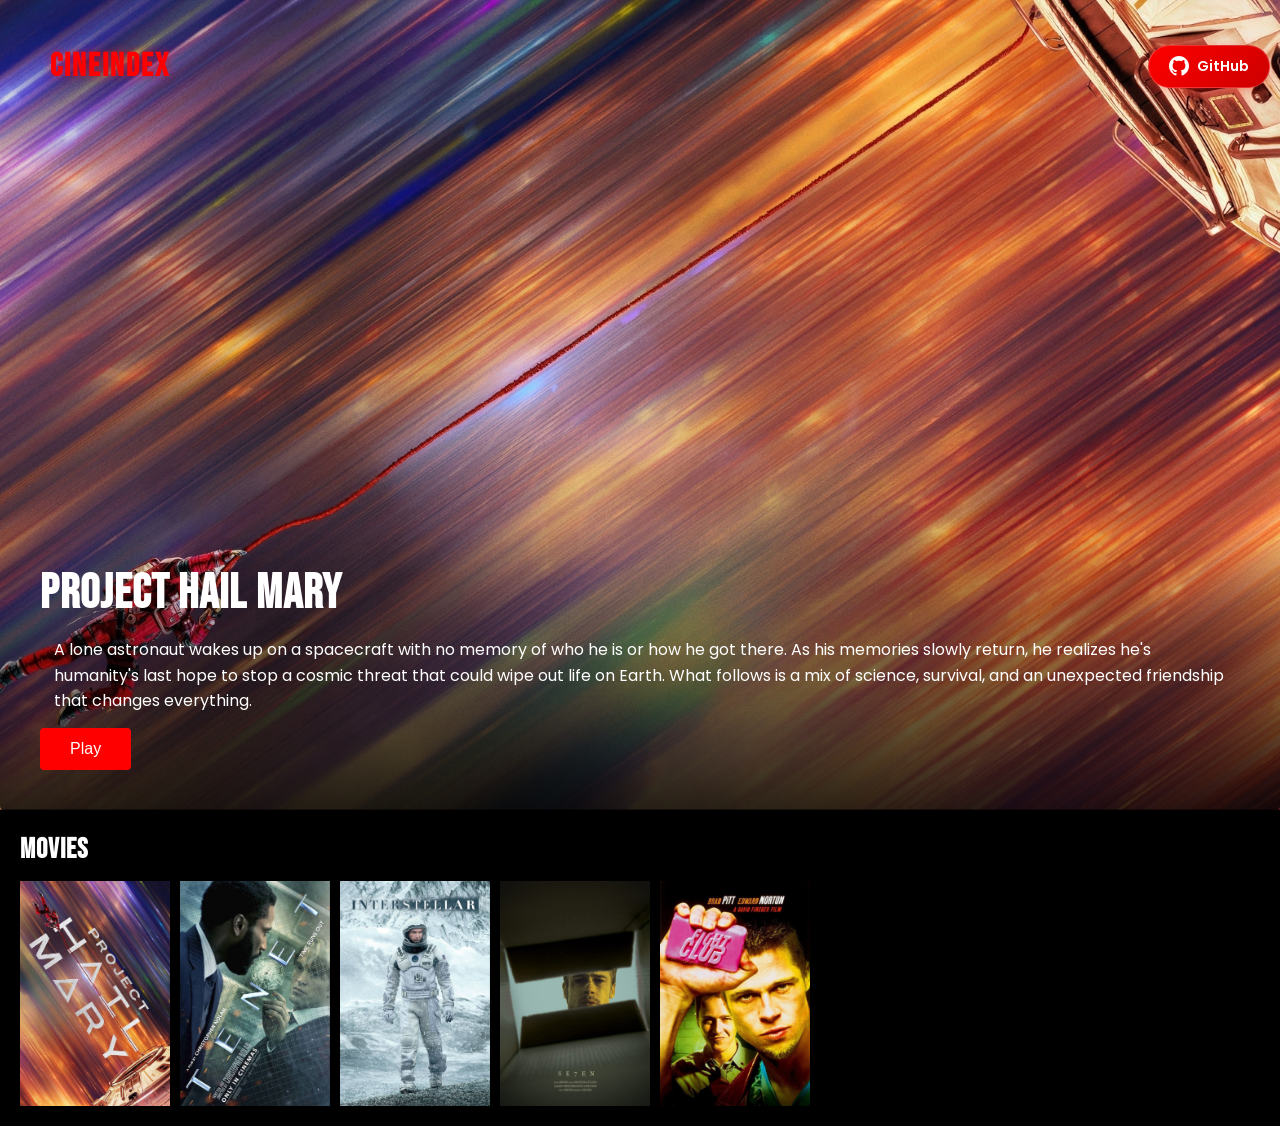
==== index.html @ 9e4c6b71 "improvement in index and movie.html" ====
<!DOCTYPE html>
<html>
<head>
  <title>CineIndex</title>
  <link rel="stylesheet" href="style.css">
</head>
<body>

  <nav class="navbar">
    <h1 class="logo">CineIndex</h1>
    <div class="profile"></div>
    <a href="https://github.com/TenZ07" target="_blank" class="github-btn">
      <svg viewBox="0 0 24 24" width="24" height="24" fill="currentColor">
        <path d="M12 0c-6.626 0-12 5.373-12 12 0 5.302 3.438 9.8 8.207 11.387.599.111.793-.261.793-.577v-2.234c-3.338.726-4.033-1.416-4.033-1.416-.546-1.387-1.333-1.756-1.333-1.756-1.089-.745.083-.729.083-.729 1.205.084 1.839 1.237 1.839 1.237 1.07 1.834 2.807 1.304 3.492.997.107-.775.418-1.305.762-1.604-2.665-.305-5.467-1.334-5.467-5.931 0-1.311.469-2.381 1.236-3.221-.124-.303-.535-1.524.117-3.176 0 0 1.008-.322 3.301 1.23.957-.266 1.983-.399 3.003-.404 1.02.005 2.047.138 3.006.404 2.291-1.552 3.297-1.23 3.297-1.23.653 1.653.242 2.874.118 3.176.77.84 1.235 1.911 1.235 3.221 0 4.609-2.807 5.624-5.479 5.921.43.372.823 1.102.823 2.222v 3.293c0 .319.192.694.801.576 4.765-1.589 8.199-6.086 8.199-11.386 0-6.627-5.373-12-12-12z"/>
      </svg>
      GitHub
    </a>
  </nav>

  <header class="hero">
    <div class="slide active">
      <img src="images/banners/banner1.jpg">
      <div class="hero-content">
        <h1>Project Hail Mary</h1>
        <p>A lone astronaut wakes up on a spacecraft with no memory of who he is or how he got there. As his memories slowly return, he realizes he's humanity's last hope to stop a cosmic threat that could wipe out life on Earth. What follows is a mix of science, survival, and an unexpected friendship that changes everything.</p>
        <button onclick="openMovie('Project Hail Mary', 'images/posters/img1.jpg', 'A lone astronaut wakes up on a spacecraft with no memory of who he is or how he got there. As his memories slowly return, he realizes he\'s humanity\'s last hope to stop a cosmic threat that could wipe out life on Earth. What follows is a mix of science, survival, and an unexpected friendship that changes everything.', 8.5)">Play</button>
      </div>
    </div>

    <div class="slide">
      <img src="images/banners/banner2.jpg">
      <div class="hero-content">
        <h1>Tenet</h1>
        <p>A secret agent is recruited into a mission that goes beyond conventional time. Using a concept known as time inversion, he must prevent a global catastrophe while navigating a world where the laws of physics don't behave the way they should. Reality bends, but the stakes remain deadly real.</p>
        <button onclick="openMovie('Tenet', 'images/posters/img2.jpg', 'A secret agent is recruited into a mission that goes beyond conventional time. Using a concept known as time inversion, he must prevent a global catastrophe while navigating a world where the laws of physics don\'t behave the way they should. Reality bends, but the stakes remain deadly real.', 7.5)">Play</button>
      </div>
    </div>

    <div class="slide">
      <img src="images/banners/banner3.jpg">
      <div class="hero-content">
        <h1>Interstellar</h1>
        <p>In a future where Earth is becoming uninhabitable, a group of astronauts travel through a wormhole in search of a new home for humanity. As they venture across distant planets and distorted time, one man struggles between saving the world and returning to his family.</p>
        <button onclick="openMovie('Interstellar', 'images/posters/img3.jpg', 'In a future where Earth is becoming uninhabitable, a group of astronauts travel through a wormhole in search of a new home for humanity. As they venture across distant planets and distorted time, one man struggles between saving the world and returning to his family.', 8.6)">Play</button>
      </div>
    </div>

    <div class="slide">
      <img src="images/banners/banner4.jpg">
      <div class="hero-content">
        <h1>Seven</h1>
        <p>Two detectives track down a serial killer who uses the seven deadly sins as inspiration for his crimes. As the investigation deepens, the line between justice and obsession blurs, leading to a chilling and unforgettable conclusion.</p>
        <button onclick="openMovie('Seven', 'images/posters/img4.jpg', 'Two detectives track down a serial killer who uses the seven deadly sins as inspiration for his crimes. As the investigation deepens, the line between justice and obsession blurs, leading to a chilling and unforgettable conclusion.', 8.6)">Play</button>
      </div>
    </div>

    <div class="slide">
      <img src="images/banners/banner5.jpg">
      <div class="hero-content">
        <h1>Fight Club</h1>
        <p>An insomniac office worker forms an underground fight club with a charismatic soap salesman. What begins as a rebellious escape from modern life spirals into something far more dangerous, challenging identity, control, and reality itself.</p>
        <button onclick="openMovie('Fight Club', 'images/posters/img5.jpg', 'An insomniac office worker forms an underground fight club with a charismatic soap salesman. What begins as a rebellious escape from modern life spirals into something far more dangerous, challenging identity, control, and reality itself.', 8.8)">Play</button>
      </div>
    </div>
  </header>

  <section class="row">
    <h2>Movies</h2>
    <div class="row-posters">
      <img src="images/posters/img1.jpg" onclick="openMovie('Project Hail Mary', 'images/posters/img1.jpg', 'A lone astronaut wakes up on a spacecraft with no memory of who he is or how he got there. As his memories slowly return, he realizes he’s humanity’s last hope to stop a cosmic threat that could wipe out life on Earth. What follows is a mix of science, survival, and an unexpected friendship that changes everything.', 8.5)">
      <img src="images/posters/img2.jpg" onclick="openMovie('Tenet', 'images/posters/img2.jpg', 'A secret agent is recruited into a mission that goes beyond conventional time. Using a concept known as time inversion, he must prevent a global catastrophe while navigating a world where the laws of physics don’t behave the way they should. Reality bends, but the stakes remain deadly real.', 7.5)">
      <img src="images/posters/img3.jpg" onclick="openMovie('Interstellar', 'images/posters/img3.jpg', 'In a future where Earth is becoming uninhabitable, a group of astronauts travel through a wormhole in search of a new home for humanity. As they venture across distant planets and distorted time, one man struggles between saving the world and returning to his family.', 8.6)">
      <img src="images/posters/img4.jpg" onclick="openMovie('Seven', 'images/posters/img4.jpg', 'Two detectives track down a serial killer who uses the seven deadly sins as inspiration for his crimes. As the investigation deepens, the line between justice and obsession blurs, leading to a chilling and unforgettable conclusion.', 8.6)">
      <img src="images/posters/img5.jpg" onclick="openMovie('Fight Club', 'images/posters/img5.jpg', 'An insomniac office worker forms an underground fight club with a charismatic soap salesman. What begins as a rebellious escape from modern life spirals into something far more dangerous, challenging identity, control, and reality itself.', 8.8)">
    </div>
  </section>

  <script>
    let currentSlide = 0;
    const slides = document.querySelectorAll('.slide');
    let autoSlideInterval;

    function showSlide(index) {
      slides.forEach((slide, i) => {
        slide.classList.toggle('active', i === index);
      });
    }

    function nextSlide() {
      currentSlide = (currentSlide + 1) % slides.length;
      showSlide(currentSlide);
    }

    function startAutoSlide() {
      autoSlideInterval = setInterval(nextSlide, 3000);
    }

    function stopAutoSlide() {
      clearInterval(autoSlideInterval);
    }

    // Start the slider
    startAutoSlide();

    // Pause slider on hover, resume when mouse leaves
    document.addEventListener('DOMContentLoaded', function() {
      const heroSection = document.querySelector('.hero');
      if (heroSection) {
        heroSection.addEventListener('mouseenter', stopAutoSlide);
        heroSection.addEventListener('mouseleave', startAutoSlide);
      }
    });

    function openMovie(title, poster, desc, rating) {
      localStorage.setItem('movieTitle', title);
      localStorage.setItem('moviePoster', poster);
      localStorage.setItem('movieDesc', desc);
      localStorage.setItem('movieRating', rating);
      window.location.href = 'movie.html';
    }
  </script>

</body>
</html>
---- style.css ----
@import url('https://fonts.googleapis.com/css2?family=Poppins:wght@400;600;700;800&family=Bebas+Neue&display=swap');

body {
  margin: 0;
  padding: 0;
  background-color: black;
  color: white;
  font-family: 'Poppins', sans-serif;
}

.navbar {
  position: fixed;
  top: 0;
  width: 100%;
  padding: 20px 50px;
  z-index: 10;
  background: transparent;
  display: flex;
  justify-content: space-between;
  align-items: center;
}

.github-btn {
  display: flex;
  align-items: center;
  gap: 8px;
  padding: 10px 20px;
  background: linear-gradient(135deg, #ff0000, #cc0000);
  color: white;
  text-decoration: none;
  border-radius: 25px;
  font-weight: 600;
  font-size: 14px;
  transition: all 0.3s ease;
  box-shadow: 0 4px 15px rgba(255, 0, 0, 0.3);
  border: 1px solid rgba(255, 255, 255, 0.2);
  margin-right: 60px;
}

.github-btn:hover {
  background: linear-gradient(135deg, #ff2020, #dd0000);
  box-shadow: 0 6px 20px rgba(255, 0, 0, 0.5);
  transform: translateY(-2px);
}

.github-btn svg {
  width: 20px;
  height: 20px;
}

.logo {
  color: red;
  font-family: 'Bebas Neue', cursive;
  font-size: 32px;
  font-weight: 700;
  letter-spacing: 2px;
  text-transform: uppercase;
  text-shadow: 0 0 10px rgba(255, 0, 0, 0.5);
}

.hero {
  position: relative;
  width: 100%;
  height: 90vh;
}



.row {
  margin: 20px;
}

.row h2 {
  font-family: 'Bebas Neue', cursive;
  font-size: 28px;
  font-weight: 700;
  letter-spacing: 1px;
  margin-bottom: 15px;
  text-transform: uppercase;
}

.row-posters {
  display: flex;
  overflow-x: scroll;
  scrollbar-width: none;
}

.row-posters::-webkit-scrollbar {
  display: none;
}

.row-posters img {
  width: 150px;
  margin-right: 10px;
  transition: transform 0.3s;
  cursor: pointer;
}

.row-posters img:hover {
  transform: scale(1.2);
}

.slide {
  position: absolute;
  width: 100%;
  height: 100%;
  opacity: 0;
  transition: opacity 0.8s ease;
}

.slide img {
  width: 100%;
  height: 100%;
  object-fit: cover;
}

.slide.active {
  opacity: 1;
}

.hero-content {
  position: absolute;
  bottom: 0%;
  left: 0px;
  z-index: 5;
  background: linear-gradient(to top, rgba(0, 0, 0, 0.8), transparent);
  padding: 40px;
  border-radius: 4px;
}

.hero-content h1 {
  font-family: 'Bebas Neue', cursive;
  font-size: 48px;
  font-weight: 800;
  letter-spacing: 1px;
  margin: 0 0 15px 0;
}

.hero-content p {
  font-family: 'Poppins', sans-serif;
  font-size: 16px;
  line-height: 1.6;
  margin: 14px;
}

.hero-content button {
  background-color: rgb(255, 0, 0);
  color: white;
  border: none;
  padding: 12px 30px;
  font-size: 16px;
  cursor: pointer;
  border-radius: 4px;
  transition: background-color 0.3s;
}

.hero-content button:hover {
  background-color: darkred;
}

.movie-details {
  display: flex;
  padding: 100px 50px;
  align-items: flex-start;
}

.movie-details img {
  width: 300px;
  margin-right: 50px;
}

.movie-info h1 {
  margin-top: 0;
  font-family: 'Bebas Neue', cursive;
  font-size: 40px;
  font-weight: 800;
  letter-spacing: 1px;
}

.movie-info button {
  padding: 10px 20px;
  background: red;
  color: white;
  border: none;
  cursor: pointer;
}
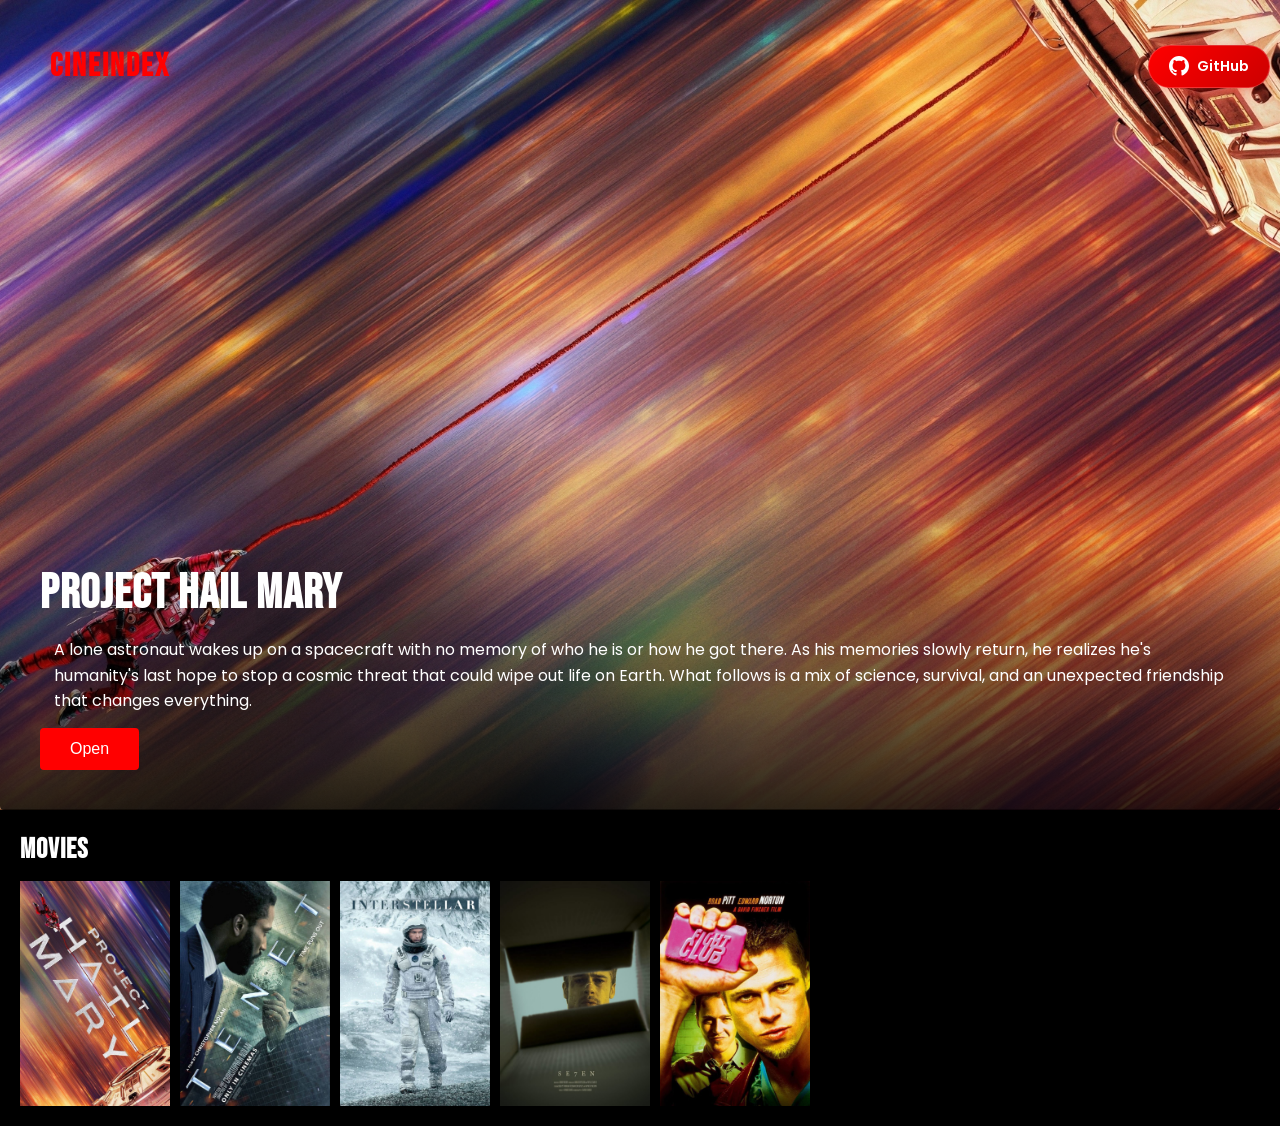
==== commit 0394b901: "minor changes in index.html" ====
--- a/index.html
+++ b/index.html
@@ -23,7 +23,7 @@
       <div class="hero-content">
         <h1>Project Hail Mary</h1>
         <p>A lone astronaut wakes up on a spacecraft with no memory of who he is or how he got there. As his memories slowly return, he realizes he's humanity's last hope to stop a cosmic threat that could wipe out life on Earth. What follows is a mix of science, survival, and an unexpected friendship that changes everything.</p>
-        <button onclick="openMovie('Project Hail Mary', 'images/posters/img1.jpg', 'A lone astronaut wakes up on a spacecraft with no memory of who he is or how he got there. As his memories slowly return, he realizes he\'s humanity\'s last hope to stop a cosmic threat that could wipe out life on Earth. What follows is a mix of science, survival, and an unexpected friendship that changes everything.', 8.5)">Play</button>
+        <button onclick="openMovie('Project Hail Mary', 'images/posters/img1.jpg', 'A lone astronaut wakes up on a spacecraft with no memory of who he is or how he got there. As his memories slowly return, he realizes he\'s humanity\'s last hope to stop a cosmic threat that could wipe out life on Earth. What follows is a mix of science, survival, and an unexpected friendship that changes everything.', 8.5)">Open</button>
       </div>
     </div>
 
@@ -32,7 +32,7 @@
       <div class="hero-content">
         <h1>Tenet</h1>
         <p>A secret agent is recruited into a mission that goes beyond conventional time. Using a concept known as time inversion, he must prevent a global catastrophe while navigating a world where the laws of physics don't behave the way they should. Reality bends, but the stakes remain deadly real.</p>
-        <button onclick="openMovie('Tenet', 'images/posters/img2.jpg', 'A secret agent is recruited into a mission that goes beyond conventional time. Using a concept known as time inversion, he must prevent a global catastrophe while navigating a world where the laws of physics don\'t behave the way they should. Reality bends, but the stakes remain deadly real.', 7.5)">Play</button>
+        <button onclick="openMovie('Tenet', 'images/posters/img2.jpg', 'A secret agent is recruited into a mission that goes beyond conventional time. Using a concept known as time inversion, he must prevent a global catastrophe while navigating a world where the laws of physics don\'t behave the way they should. Reality bends, but the stakes remain deadly real.', 7.5)">Open</button>
       </div>
     </div>
 
@@ -41,7 +41,7 @@
       <div class="hero-content">
         <h1>Interstellar</h1>
         <p>In a future where Earth is becoming uninhabitable, a group of astronauts travel through a wormhole in search of a new home for humanity. As they venture across distant planets and distorted time, one man struggles between saving the world and returning to his family.</p>
-        <button onclick="openMovie('Interstellar', 'images/posters/img3.jpg', 'In a future where Earth is becoming uninhabitable, a group of astronauts travel through a wormhole in search of a new home for humanity. As they venture across distant planets and distorted time, one man struggles between saving the world and returning to his family.', 8.6)">Play</button>
+        <button onclick="openMovie('Interstellar', 'images/posters/img3.jpg', 'In a future where Earth is becoming uninhabitable, a group of astronauts travel through a wormhole in search of a new home for humanity. As they venture across distant planets and distorted time, one man struggles between saving the world and returning to his family.', 8.6)">Open</button>
       </div>
     </div>
 
@@ -50,7 +50,7 @@
       <div class="hero-content">
         <h1>Seven</h1>
         <p>Two detectives track down a serial killer who uses the seven deadly sins as inspiration for his crimes. As the investigation deepens, the line between justice and obsession blurs, leading to a chilling and unforgettable conclusion.</p>
-        <button onclick="openMovie('Seven', 'images/posters/img4.jpg', 'Two detectives track down a serial killer who uses the seven deadly sins as inspiration for his crimes. As the investigation deepens, the line between justice and obsession blurs, leading to a chilling and unforgettable conclusion.', 8.6)">Play</button>
+        <button onclick="openMovie('Seven', 'images/posters/img4.jpg', 'Two detectives track down a serial killer who uses the seven deadly sins as inspiration for his crimes. As the investigation deepens, the line between justice and obsession blurs, leading to a chilling and unforgettable conclusion.', 8.6)">Open</button>
       </div>
     </div>
 
@@ -59,7 +59,7 @@
       <div class="hero-content">
         <h1>Fight Club</h1>
         <p>An insomniac office worker forms an underground fight club with a charismatic soap salesman. What begins as a rebellious escape from modern life spirals into something far more dangerous, challenging identity, control, and reality itself.</p>
-        <button onclick="openMovie('Fight Club', 'images/posters/img5.jpg', 'An insomniac office worker forms an underground fight club with a charismatic soap salesman. What begins as a rebellious escape from modern life spirals into something far more dangerous, challenging identity, control, and reality itself.', 8.8)">Play</button>
+        <button onclick="openMovie('Fight Club', 'images/posters/img5.jpg', 'An insomniac office worker forms an underground fight club with a charismatic soap salesman. What begins as a rebellious escape from modern life spirals into something far more dangerous, challenging identity, control, and reality itself.', 8.8)">Open</button>
       </div>
     </div>
   </header>
